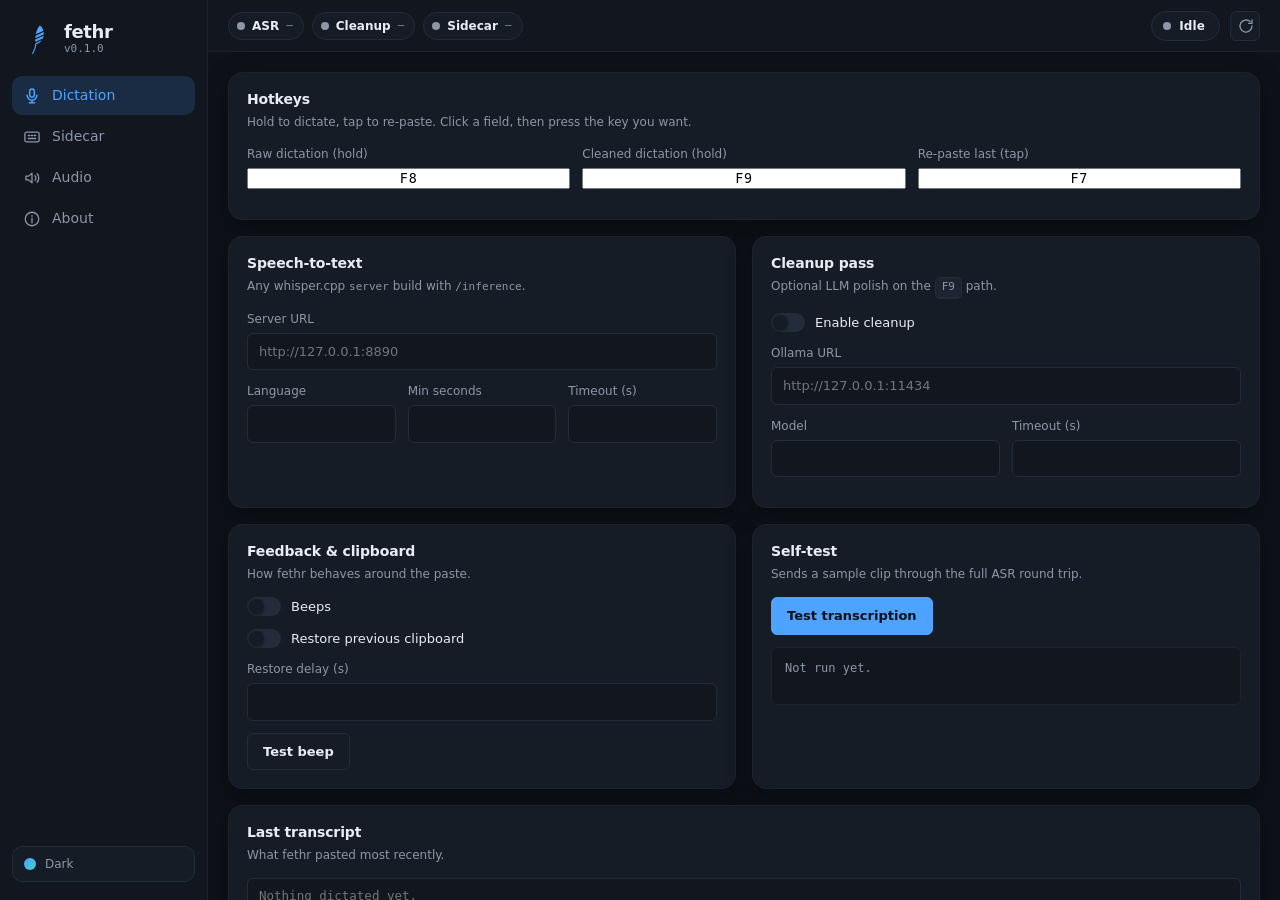
==== fethr/ui/web/index.html @ 143d7d28 "fethr 0.1.0: tray dictation app, settings window, sidecar firmware (FLOW layer) + prebuilt images" ====
<!DOCTYPE html>
<html lang="en" data-theme="dark">
<head>
<meta charset="utf-8">
<meta name="viewport" content="width=device-width, initial-scale=1">
<title>fethr</title>
<link rel="stylesheet" href="app.css">
</head>
<body>

<!-- Icon sprite: every glyph in the UI is an inline SVG symbol, so the app
     ships with no icon font, no CDN and no network access at runtime. -->
<svg class="sprite" aria-hidden="true">
  <symbol id="i-mic" viewBox="0 0 24 24">
    <rect x="9" y="2.5" width="6" height="11" rx="3"/>
    <path d="M5.5 11a6.5 6.5 0 0 0 13 0M12 17.5V21M8.5 21h7"/>
  </symbol>
  <symbol id="i-pad" viewBox="0 0 24 24">
    <rect x="2.5" y="5.5" width="19" height="13" rx="2.5"/>
    <path d="M7 10h2M11 10h2M15 10h2M7 14h10"/>
  </symbol>
  <symbol id="i-audio" viewBox="0 0 24 24">
    <path d="M4 9.5h3.5L12 5.5v13L7.5 14.5H4z"/>
    <path d="M16 9a4.2 4.2 0 0 1 0 6M18.8 6.4a8 8 0 0 1 0 11.2"/>
  </symbol>
  <symbol id="i-info" viewBox="0 0 24 24">
    <circle cx="12" cy="12" r="9"/><path d="M12 11v6M12 7.6v.8"/>
  </symbol>
  <symbol id="i-feather" viewBox="0 0 24 24">
    <path d="M20.2 3.8c-3-.9-7.6.4-10.4 3.2-2.6 2.6-3 5.9-2.5 8.4L4 18.7M9 14.5h5.4M11.6 9.9h4.6"/>
    <path d="M6.9 15.4C4.4 14.9 3.1 10.6 5.7 8"/>
  </symbol>
  <symbol id="i-refresh" viewBox="0 0 24 24">
    <path d="M20 12a8 8 0 1 1-2.6-5.9M20 4v4.5h-4.5"/>
  </symbol>
  <symbol id="i-link" viewBox="0 0 24 24">
    <path d="M10.5 13.5a4 4 0 0 0 5.7 0l2.3-2.3a4 4 0 0 0-5.7-5.7L11.5 6.8"/>
    <path d="M13.5 10.5a4 4 0 0 0-5.7 0l-2.3 2.3a4 4 0 0 0 5.7 5.7l1.3-1.3"/>
  </symbol>
</svg>

<div class="app">

  <aside class="sidebar">
    <div class="brand">
      <img class="brand-mark" src="mark.svg" alt="" aria-hidden="true">
      <div class="brand-text">
        <strong>fethr</strong>
        <span id="brand-version">v0.1.0</span>
      </div>
    </div>

    <nav class="nav" id="nav">
      <button class="nav-item is-active" data-page="dictation">
        <svg class="ico"><use href="#i-mic"/></svg><span>Dictation</span>
      </button>
      <button class="nav-item" data-page="sidecar">
        <svg class="ico"><use href="#i-pad"/></svg><span>Sidecar</span>
      </button>
      <button class="nav-item" data-page="audio">
        <svg class="ico"><use href="#i-audio"/></svg><span>Audio</span>
      </button>
      <button class="nav-item" data-page="about">
        <svg class="ico"><use href="#i-info"/></svg><span>About</span>
      </button>
    </nav>

    <div class="sidebar-foot">
      <button class="theme-toggle" id="theme-toggle" title="Switch theme">
        <span class="theme-dot"></span><span id="theme-label">Dark</span>
      </button>
    </div>
  </aside>

  <main class="main">
    <header class="topbar">
      <div class="status-group">
        <span class="status" id="st-asr" title="Speech-to-text server">
          <i class="dot"></i><b>ASR</b><em>—</em>
        </span>
        <span class="status" id="st-cleanup" title="Cleanup LLM server">
          <i class="dot"></i><b>Cleanup</b><em>—</em>
        </span>
        <span class="status" id="st-sidecar" title="USB macro-pad">
          <i class="dot"></i><b>Sidecar</b><em>—</em>
        </span>
      </div>
      <div class="topbar-right">
        <span class="pill" id="state-pill"><i></i><span>Idle</span></span>
        <button class="icon-btn" id="btn-probe" title="Re-check servers">
          <svg class="ico"><use href="#i-refresh"/></svg>
        </button>
      </div>
    </header>

    <div class="scroll">

      <!-- ============================== DICTATION ============================== -->
      <section class="page is-active" id="page-dictation">
        <div class="banner hidden" id="first-run">
          <div>
            <strong>Welcome to fethr.</strong>
            Point it at your whisper.cpp server below, then hold
            <span class="kbd" data-slot="raw">F8</span> anywhere and speak.
            Everything stays on your machine.
          </div>
          <button class="btn btn-ghost" id="btn-dismiss-first">Got it</button>
        </div>

        <div class="grid">
          <section class="card span-2">
            <header><h2>Hotkeys</h2><p>Hold to dictate, tap to re-paste. Click a field, then press the key you want.</p></header>
            <div class="row-3">
              <label class="field">
                <span>Raw dictation (hold)</span>
                <input class="hotkey" id="hk-raw" data-path="dictation.hotkey_raw" readonly value="f8">
              </label>
              <label class="field">
                <span>Cleaned dictation (hold)</span>
                <input class="hotkey" id="hk-clean" data-path="dictation.hotkey_clean" readonly value="f9">
              </label>
              <label class="field">
                <span>Re-paste last (tap)</span>
                <input class="hotkey" id="hk-repaste" data-path="dictation.hotkey_repaste" readonly value="f7">
              </label>
            </div>
          </section>

          <section class="card">
            <header><h2>Speech-to-text</h2><p>Any whisper.cpp <code>server</code> build with <code>/inference</code>.</p></header>
            <label class="field">
              <span>Server URL</span>
              <input type="text" data-path="dictation.asr_url" placeholder="http://127.0.0.1:8890">
            </label>
            <div class="row-3">
              <label class="field"><span>Language</span>
                <input type="text" data-path="dictation.language" size="4"></label>
              <label class="field"><span>Min seconds</span>
                <input type="number" step="0.1" min="0" data-path="dictation.min_seconds"></label>
              <label class="field"><span>Timeout (s)</span>
                <input type="number" min="1" data-path="dictation.asr_timeout"></label>
            </div>
          </section>

          <section class="card">
            <header>
              <h2>Cleanup pass</h2>
              <p>Optional LLM polish on the <span class="kbd" data-slot="clean">F9</span> path.</p>
            </header>
            <label class="switch">
              <input type="checkbox" data-path="dictation.cleanup_enabled">
              <i></i><span>Enable cleanup</span>
            </label>
            <label class="field">
              <span>Ollama URL</span>
              <input type="text" data-path="dictation.cleanup_url" placeholder="http://127.0.0.1:11434">
            </label>
            <div class="row-2">
              <label class="field"><span>Model</span>
                <input type="text" data-path="dictation.cleanup_model"></label>
              <label class="field"><span>Timeout (s)</span>
                <input type="number" min="1" data-path="dictation.cleanup_timeout"></label>
            </div>
          </section>

          <section class="card">
            <header><h2>Feedback &amp; clipboard</h2><p>How fethr behaves around the paste.</p></header>
            <label class="switch">
              <input type="checkbox" data-path="dictation.beeps"><i></i><span>Beeps</span>
            </label>
            <label class="switch">
              <input type="checkbox" data-path="dictation.restore_clipboard">
              <i></i><span>Restore previous clipboard</span>
            </label>
            <label class="field">
              <span>Restore delay (s)</span>
              <input type="number" step="0.1" min="0" data-path="dictation.clipboard_restore_delay">
            </label>
            <div class="actions"><button class="btn btn-ghost" id="btn-beep">Test beep</button></div>
          </section>

          <section class="card">
            <header><h2>Self-test</h2><p>Sends a sample clip through the full ASR round trip.</p></header>
            <div class="actions">
              <button class="btn btn-primary" id="btn-test">Test transcription</button>
            </div>
            <pre class="result" id="test-result">Not run yet.</pre>
          </section>

          <section class="card span-2">
            <header><h2>Last transcript</h2><p>What fethr pasted most recently.</p></header>
            <textarea class="transcript" id="last-transcript" readonly
                      placeholder="Nothing dictated yet."></textarea>
            <div class="actions">
              <span class="muted" id="last-meta"></span>
              <button class="btn btn-ghost" id="btn-repaste">Re-paste</button>
            </div>
          </section>
        </div>
      </section>

      <!-- =============================== SIDECAR =============================== -->
      <section class="page" id="page-sidecar">
        <div class="banner hidden" id="sidecar-off">
          <div><strong>Have a fethr sidecar?</strong>
            Turn it on to configure it.</div>
          <label class="switch">
            <input type="checkbox" id="sidecar-toggle">
            <i></i><span>Enable sidecar</span>
          </label>
        </div>

        <div id="sidecar-controls">
        <div class="banner warn hidden" id="no-device">
          <div><strong>No sidecar detected.</strong>
            Plug the macro-pad in over USB — fethr looks for an Espressif device
            whose product string contains <code>fethr</code> and reconnects
            automatically. Controls below show the firmware defaults.</div>
        </div>

        <div class="grid">
          <section class="card span-2">
            <header>
              <h2>Connection</h2>
              <p>Live values from the device.</p>
            </header>
            <div class="stats" id="dev-stats">
              <div class="stat"><span>Port</span><b data-k="port">—</b></div>
              <div class="stat"><span>Firmware</span><b data-k="fw">—</b></div>
              <div class="stat"><span>Protocol</span><b data-k="proto">—</b></div>
              <div class="stat"><span>Uptime</span><b data-k="uptime">—</b></div>
              <div class="stat"><span>Battery</span><b data-k="vbat">—</b></div>
              <div class="stat"><span>USB</span><b data-k="usb">—</b></div>
            </div>
            <div class="actions">
              <button class="btn btn-ghost dev-only" id="btn-identify">Identify</button>
              <button class="btn btn-ghost" id="btn-reconnect">Reconnect</button>
              <span class="spacer"></span>
              <span class="unsaved hidden" id="unsaved">Unsaved changes on device</span>
              <button class="btn btn-ghost dev-only" id="btn-dev-reset">Reset defaults</button>
              <button class="btn btn-primary dev-only" id="btn-dev-save">Save to device</button>
            </div>
          </section>

          <section class="card span-2">
            <header>
              <h2>Device</h2>
              <p>Chain order: DualKey → Key → Joystick → Joystick → Angle → Mono.</p>
            </header>
            <div class="device-strip" id="device-strip"></div>
          </section>

          <section class="card span-2">
            <header>
              <h2>Layers</h2>
              <p id="layers-hint">What each control does.</p>
            </header>
            <div class="layer-switch" id="layer-switch"></div>
            <div class="layer-grid" id="layer-grid"></div>
          </section>

          <section class="card">
            <header><h2>Layer colours</h2><p>One accent per layer.</p></header>
            <div class="swatches" id="layer-colours"></div>
          </section>

          <section class="card">
            <header><h2>Function colours</h2><p>Each key's idle colour comes from its function.</p></header>
            <div class="swatches" id="fn-colours"></div>
          </section>

          <section class="card">
            <header><h2>LEDs</h2><p>Brightness and flash behaviour.</p></header>
            <div class="swatches"><div class="swatch" data-cfg="hold_rgb">
              <input type="color" data-dev="hold_rgb"><span>Hold (breathe)</span></div></div>
            <label class="field"><span>Idle brightness (%)</span>
              <input type="range" min="0" max="100" data-dev="led_idle_pct" data-out="out-idle">
              <output id="out-idle"></output></label>
            <label class="field"><span>Tap flash (ms)</span>
              <input type="number" min="0" max="1000" data-dev="led_flash_ms"></label>
            <label class="switch"><input type="checkbox" data-dev="node_leds"><i></i>
              <span>Light the chained node LEDs</span></label>
            <label class="field"><span>Key 1 LED index</span>
              <select data-dev="led_index_key1"><option value="0">0</option><option value="1">1</option></select>
            </label>
          </section>

          <section class="card">
            <header><h2>Mono panel</h2><p>The 8×8 LED matrix.</p></header>
            <label class="field"><span>Brightness (0–7)</span>
              <input type="range" min="0" max="7" data-dev="mono_brightness" data-out="out-mono">
              <output id="out-mono"></output></label>
            <label class="field"><span>Rotation</span>
              <select data-dev="mono_rotation">
                <option value="0">0°</option><option value="90">90°</option>
                <option value="180">180°</option><option value="270">270°</option>
              </select></label>
            <label class="field"><span>Idle display</span>
              <select data-dev="mono_idle">
                <option value="letter">Layer letter</option><option value="blank">Blank</option>
              </select></label>
          </section>

          <section class="card">
            <header><h2>Chain Key &amp; layers</h2><p>Tap, double-tap and hold timing.</p></header>
            <label class="switch"><input type="checkbox" data-dev="double_tap"><i></i>
              <span>Double-tap actions</span></label>
            <label class="field"><span>Double-tap window (ms)</span>
              <input type="number" min="100" max="1000" data-dev="double_tap_ms"></label>
            <label class="field" id="layer-hold-field"><span>Layer hold (ms)</span>
              <input type="number" min="200" max="3000" data-dev="layer_hold_ms"></label>
            <label class="field" id="boot-layer-field"><span>Boot layer</span>
              <select data-dev="boot_layer" id="boot-layer"></select></label>
          </section>

          <section class="card">
            <header><h2>Axes</h2><p>Flip a sign if a stick moves the wrong way.</p></header>
            <div class="axis-grid" id="axis-grid"></div>
          </section>
        </div>
        </div>
      </section>

      <!-- ================================ AUDIO ================================ -->
      <section class="page" id="page-audio">
        <div class="grid">
          <section class="card span-2">
            <header><h2>System volume</h2><p>The Windows master output, same endpoint the sidecar knob drives.</p></header>
            <div class="volume-row">
              <button class="btn btn-ghost" id="btn-mute">Mute</button>
              <input type="range" min="0" max="100" id="volume" class="volume">
              <output id="volume-out">—</output>
            </div>
            <p class="muted hidden" id="audio-unavailable">
              Master volume control is unavailable on this system (pycaw/COM did not load).
            </p>
          </section>

          <section class="card span-2">
            <header><h2>Microphone</h2><p>Which input fethr records from. Takes effect on the next hold.</p></header>
            <label class="field">
              <span>Input device</span>
              <select id="mic-select"><option value="">System default</option></select>
            </label>
            <div class="actions">
              <button class="btn btn-ghost" id="btn-mic-refresh">Rescan devices</button>
            </div>
          </section>
        </div>
      </section>

      <!-- ================================ ABOUT ================================ -->
      <section class="page" id="page-about">
        <div class="about">
          <img class="about-mark" src="mark.svg" alt="" aria-hidden="true"
               onerror="this.style.display='none'">
          <h1>fethr</h1>
          <p class="tagline">Light as a feather, free as your speech.</p>
          <p class="blurb">
            fethr is a tray app for Windows that turns any key into a push-to-talk
            dictation button. Hold it, speak, let go — the transcript is pasted
            straight into whatever window has focus. Speech recognition runs on
            your own whisper.cpp server and the optional cleanup pass on your own
            Ollama instance, so nothing you say leaves the machines you control.
            A companion USB macro-pad, the <em>sidecar</em>, gives you dedicated
            keys, joysticks and an LED panel, configured from the Sidecar page.
          </p>
          <div class="about-meta">
            <span>Version <b id="about-version">0.1.0</b></span>
            <span>Settings <code id="about-path">—</code></span>
          </div>
          <div class="actions center">
            <button class="btn btn-primary" id="btn-github">
              <svg class="ico"><use href="#i-link"/></svg> GitHub
            </button>
            <button class="btn btn-ghost" id="btn-open-folder">Open settings folder</button>
            <button class="btn btn-ghost" id="btn-check-asr">Check ASR server</button>
          </div>
          <p class="muted" id="about-check"></p>
          <p class="muted small">MIT licensed · © 2026 Kyle Maloney</p>
        </div>
      </section>

    </div>
  </main>
</div>

<div class="toast-stack" id="toasts"></div>

<script src="app.js"></script>
</body>
</html>
---- fethr/ui/web/app.css ----
/* fethr UI — vanilla CSS, no build step, no CDN.
   Dark by default; [data-theme="light"] on <html> swaps the palette. */

:root {
  --accent:        #4DA3FF;
  --accent-soft:   rgba(77, 163, 255, .16);
  --accent-2:      #3FD0C9;
  --ok:            #3DDC97;
  --warn:          #FFB84D;
  --err:           #FF4757;

  --bg:            #0E1218;
  --bg-2:          #11161F;
  --panel:         #161C26;
  --panel-2:       #1C2431;
  --border:        #232C3A;
  --border-soft:   #1B222D;
  --text:          #E8EDF5;
  --muted:         #8C97A8;
  --shadow:        0 8px 24px rgba(0, 0, 0, .35);

  --r-sm: 6px;
  --r:    10px;
  --r-lg: 14px;
  --gap:  16px;

  --font: "Inter", "Segoe UI Variable Text", "Segoe UI", system-ui,
          -apple-system, "Helvetica Neue", Arial, sans-serif;
  --mono: "Cascadia Code", "JetBrains Mono", Consolas, "SF Mono", monospace;
}

[data-theme="light"] {
  --bg:          #F4F6FA;
  --bg-2:        #FFFFFF;
  --panel:       #FFFFFF;
  --panel-2:     #F0F3F8;
  --border:      #DDE3EC;
  --border-soft: #E8EDF4;
  --text:        #161D27;
  --muted:       #64707F;
  --accent-soft: rgba(77, 163, 255, .14);
  --shadow:      0 6px 18px rgba(20, 32, 52, .10);
}

* { box-sizing: border-box; }

html, body {
  height: 100%;
  margin: 0;
  background: var(--bg);
  color: var(--text);
  font-family: var(--font);
  font-size: 14px;
  line-height: 1.5;
  -webkit-font-smoothing: antialiased;
  overflow: hidden;
}

.sprite { position: absolute; width: 0; height: 0; overflow: hidden; }

.ico {
  width: 18px; height: 18px; flex: none;
  fill: none; stroke: currentColor;
  stroke-width: 1.7; stroke-linecap: round; stroke-linejoin: round;
}

code, .mono { font-family: var(--mono); font-size: .92em; }
.muted { color: var(--muted); }
.small { font-size: 12px; }
.hidden { display: none !important; }
.spacer { flex: 1 1 auto; }

/* ------------------------------------------------------------- shell --- */

.app { display: flex; height: 100vh; }

.sidebar {
  width: 208px; flex: none;
  display: flex; flex-direction: column;
  padding: 18px 12px;
  background: var(--bg-2);
  border-right: 1px solid var(--border-soft);
}

.brand { display: flex; align-items: center; gap: 10px; padding: 4px 8px 20px; }
.brand-mark { width: 34px; height: 34px; flex: none; }
.brand-text { display: flex; flex-direction: column; line-height: 1.15; }
.brand-text strong { font-size: 18px; letter-spacing: -.02em; }
.brand-text span { font-size: 11px; color: var(--muted); font-family: var(--mono); }

.nav { display: flex; flex-direction: column; gap: 2px; }

.nav-item {
  display: flex; align-items: center; gap: 11px;
  padding: 9px 11px;
  border: 0; border-radius: var(--r);
  background: transparent; color: var(--muted);
  font: inherit; font-weight: 500; text-align: left;
  cursor: pointer;
  transition: background .14s ease, color .14s ease;
}
.nav-item:hover { background: var(--panel); color: var(--text); }
.nav-item.is-active { background: var(--accent-soft); color: var(--accent); }
.nav-item.is-active .ico { stroke-width: 2; }

.sidebar-foot { margin-top: auto; }

.theme-toggle {
  display: flex; align-items: center; gap: 9px; width: 100%;
  padding: 8px 11px;
  border: 1px solid var(--border); border-radius: var(--r);
  background: var(--panel); color: var(--muted);
  font: inherit; font-size: 12px; cursor: pointer;
}
.theme-toggle:hover { color: var(--text); }
.theme-dot {
  width: 12px; height: 12px; border-radius: 50%;
  background: linear-gradient(135deg, var(--accent), var(--accent-2));
}

.main { flex: 1 1 auto; display: flex; flex-direction: column; min-width: 0; }

/* ------------------------------------------------------------ topbar --- */

.topbar {
  display: flex; align-items: center; gap: 14px;
  height: 52px; flex: none;
  padding: 0 20px;
  background: var(--bg-2);
  border-bottom: 1px solid var(--border-soft);
}

.status-group { display: flex; gap: 8px; flex-wrap: wrap; }

.status {
  display: inline-flex; align-items: center; gap: 7px;
  padding: 4px 10px 4px 8px;
  border: 1px solid var(--border); border-radius: 999px;
  background: var(--panel);
  font-size: 12px;
}
.status b { font-weight: 600; }
.status em { font-style: normal; color: var(--muted); font-family: var(--mono); font-size: 11px; }

.dot {
  width: 8px; height: 8px; border-radius: 50%;
  background: var(--muted); flex: none;
  box-shadow: 0 0 0 3px transparent;
  transition: background .2s ease, box-shadow .2s ease;
}
.is-up   .dot { background: var(--ok);   box-shadow: 0 0 0 3px rgba(61, 220, 151, .16); }
.is-down .dot { background: var(--err);  box-shadow: 0 0 0 3px rgba(255, 71, 87, .16); }
.is-warn .dot { background: var(--warn); box-shadow: 0 0 0 3px rgba(255, 184, 77, .16); }

.topbar-right { margin-left: auto; display: flex; align-items: center; gap: 10px; }

.pill {
  display: inline-flex; align-items: center; gap: 8px;
  padding: 5px 14px 5px 11px;
  border: 1px solid var(--border); border-radius: 999px;
  background: var(--panel);
  font-size: 12px; font-weight: 600; letter-spacing: .01em;
}
.pill i { width: 8px; height: 8px; border-radius: 50%; background: var(--muted); flex: none; }
.pill[data-state="recording"]    { color: var(--err);    border-color: rgba(255, 71, 87, .45); }
.pill[data-state="recording"] i  { background: var(--err); animation: throb 1s ease-in-out infinite; }
.pill[data-state="transcribing"] { color: var(--warn);   border-color: rgba(255, 184, 77, .45); }
.pill[data-state="transcribing"] i,
.pill[data-state="cleaning"] i   { background: currentColor; animation: throb 1.4s ease-in-out infinite; }
.pill[data-state="cleaning"]     { color: var(--accent-2); border-color: rgba(63, 208, 201, .45); }
.pill[data-state="pasted"]       { color: var(--ok);     border-color: rgba(61, 220, 151, .45); }
.pill[data-state="pasted"] i     { background: var(--ok); }
.pill[data-state="error"]        { color: var(--err);    border-color: rgba(255, 71, 87, .45); }
.pill[data-state="error"] i      { background: var(--err); }

@keyframes throb { 0%, 100% { opacity: 1; } 50% { opacity: .25; } }

.icon-btn {
  display: grid; place-items: center;
  width: 30px; height: 30px;
  border: 1px solid var(--border); border-radius: var(--r-sm);
  background: var(--panel); color: var(--muted); cursor: pointer;
}
.icon-btn:hover { color: var(--accent); border-color: var(--accent); }
.icon-btn.spin .ico { animation: spin .7s linear infinite; }
@keyframes spin { to { transform: rotate(360deg); } }

/* ------------------------------------------------------------- pages --- */

.scroll { flex: 1 1 auto; overflow-y: auto; padding: 20px; }
.scroll::-webkit-scrollbar { width: 10px; }
.scroll::-webkit-scrollbar-thumb { background: var(--border); border-radius: 6px; }

.page { display: none; animation: fade .18s ease; }
.page.is-active { display: block; }
@keyframes fade { from { opacity: 0; transform: translateY(4px); } to { opacity: 1; } }

.grid {
  display: grid;
  grid-template-columns: repeat(2, minmax(0, 1fr));
  gap: var(--gap);
}
.span-2 { grid-column: 1 / -1; }
@media (max-width: 880px) { .grid { grid-template-columns: 1fr; } }

.card {
  background: var(--panel);
  border: 1px solid var(--border-soft);
  border-radius: var(--r-lg);
  padding: 16px 18px 18px;
  box-shadow: var(--shadow);
}
.card > header { margin-bottom: 14px; }
.card h2 { margin: 0; font-size: 14px; font-weight: 650; letter-spacing: -.01em; }
.card header p { margin: 3px 0 0; font-size: 12px; color: var(--muted); }

.banner {
  display: flex; align-items: center; gap: 16px;
  margin-bottom: var(--gap); padding: 14px 16px;
  border: 1px solid var(--accent); border-left-width: 3px;
  border-radius: var(--r);
  background: var(--accent-soft);
  font-size: 13px;
}
.banner.warn { border-color: var(--warn); background: rgba(255, 184, 77, .12); }
.banner button { margin-left: auto; white-space: nowrap; }
.banner .switch { margin-left: auto; margin-bottom: 0; white-space: nowrap; }

/* ------------------------------------------------------------ inputs --- */

.field { display: flex; flex-direction: column; gap: 5px; margin-bottom: 12px; }
.field > span { font-size: 12px; color: var(--muted); font-weight: 500; }
.row-2 { display: grid; grid-template-columns: 1fr 1fr; gap: 12px; }
.row-3 { display: grid; grid-template-columns: repeat(3, 1fr); gap: 12px; }

input[type="text"], input[type="number"], select, textarea {
  width: 100%;
  padding: 8px 11px;
  border: 1px solid var(--border); border-radius: var(--r-sm);
  background: var(--bg-2); color: var(--text);
  font: inherit; font-size: 13px;
  transition: border-color .14s ease, box-shadow .14s ease;
}
input:focus, select:focus, textarea:focus {
  outline: none;
  border-color: var(--accent);
  box-shadow: 0 0 0 3px var(--accent-soft);
}
input:disabled, select:disabled, textarea:disabled { opacity: .45; cursor: not-allowed; }

.hotkey {
  font-family: var(--mono); text-transform: uppercase; text-align: center;
  letter-spacing: .06em; cursor: pointer; caret-color: transparent;
}
.hotkey.capturing {
  border-color: var(--accent); color: var(--accent);
  background: var(--accent-soft);
}

input[type="range"] {
  -webkit-appearance: none; appearance: none;
  width: 100%; height: 4px; padding: 0;
  border: 0; border-radius: 3px;
  background: var(--border);
}
input[type="range"]::-webkit-slider-thumb {
  -webkit-appearance: none;
  width: 15px; height: 15px; border-radius: 50%;
  background: var(--accent);
  border: 2px solid var(--panel);
  box-shadow: 0 0 0 1px var(--accent);
  cursor: pointer;
}
input[type="range"]:disabled::-webkit-slider-thumb { background: var(--muted); box-shadow: none; }

output { font-family: var(--mono); font-size: 12px; color: var(--muted); }

.switch {
  display: flex; align-items: center; gap: 10px;
  margin-bottom: 12px; cursor: pointer; user-select: none;
  font-size: 13px;
}
.switch input { position: absolute; opacity: 0; pointer-events: none; }
.switch i {
  position: relative; flex: none;
  width: 34px; height: 19px; border-radius: 999px;
  background: var(--border);
  transition: background .16s ease;
}
.switch i::after {
  content: ""; position: absolute; top: 2px; left: 2px;
  width: 15px; height: 15px; border-radius: 50%;
  background: var(--panel);
  box-shadow: 0 1px 3px rgba(0, 0, 0, .4);
  transition: transform .16s ease;
}
.switch input:checked + i { background: var(--accent); }
.switch input:checked + i::after { transform: translateX(15px); }
.switch input:disabled + i { opacity: .4; }

input[type="color"] {
  -webkit-appearance: none; appearance: none;
  width: 34px; height: 26px; padding: 0;
  border: 1px solid var(--border); border-radius: var(--r-sm);
  background: transparent; cursor: pointer;
}
input[type="color"]::-webkit-color-swatch-wrapper { padding: 2px; }
input[type="color"]::-webkit-color-swatch { border: 0; border-radius: 4px; }

.btn {
  display: inline-flex; align-items: center; gap: 7px;
  padding: 8px 15px;
  border: 1px solid var(--border); border-radius: var(--r-sm);
  background: var(--panel-2); color: var(--text);
  font: inherit; font-size: 13px; font-weight: 550;
  cursor: pointer;
  transition: background .14s ease, border-color .14s ease, transform .06s ease;
}
.btn:hover { border-color: var(--accent); color: var(--accent); }
.btn:active { transform: translateY(1px); }
.btn:disabled { opacity: .4; cursor: not-allowed; transform: none; border-color: var(--border); color: var(--muted); }
.btn-primary {
  background: var(--accent); border-color: var(--accent); color: #061018;
}
.btn-primary:hover { background: #63B1FF; border-color: #63B1FF; color: #061018; }
.btn-primary:disabled { background: var(--panel-2); color: var(--muted); }
.btn-ghost { background: transparent; }

.actions { display: flex; align-items: center; gap: 10px; flex-wrap: wrap; margin-top: 4px; }
.actions.center { justify-content: center; }

.result {
  margin: 12px 0 0; padding: 11px 13px; min-height: 58px;
  border: 1px solid var(--border-soft); border-radius: var(--r-sm);
  background: var(--bg-2);
  font-family: var(--mono); font-size: 12px; color: var(--muted);
  white-space: pre-wrap; word-break: break-word;
}
.result.ok  { color: var(--text); border-color: rgba(61, 220, 151, .4); }
.result.bad { color: var(--err);  border-color: rgba(255, 71, 87, .4); }

.transcript { min-height: 96px; resize: vertical; font-family: var(--mono); font-size: 12.5px; }

.kbd {
  display: inline-block; padding: 1px 6px;
  border: 1px solid var(--border); border-bottom-width: 2px; border-radius: 5px;
  background: var(--panel-2);
  font-family: var(--mono); font-size: 11px; text-transform: uppercase;
}

/* ------------------------------------------------------------ sidecar --- */

.stats {
  display: grid; grid-template-columns: repeat(6, minmax(0, 1fr));
  gap: 10px; margin-bottom: 14px;
}
@media (max-width: 980px) { .stats { grid-template-columns: repeat(3, 1fr); } }
.stat {
  padding: 9px 11px;
  border: 1px solid var(--border-soft); border-radius: var(--r-sm);
  background: var(--bg-2);
}
.stat span { display: block; font-size: 11px; color: var(--muted); }
.stat b { font-family: var(--mono); font-size: 13px; font-weight: 600; }

.unsaved { color: var(--warn); font-size: 12px; font-weight: 600; }

.device-strip {
  display: flex; align-items: flex-end; gap: 10px;
  padding: 16px 12px;
  border: 1px solid var(--border-soft); border-radius: var(--r);
  background: var(--bg-2);
  overflow-x: auto;
}
.node { text-align: center; flex: none; }
.node svg { display: block; }
.node span { display: block; margin-top: 6px; font-size: 11px; color: var(--muted); }
.node .led { transition: fill .2s ease; }
.node.pulse .led { animation: pulse .55s ease-in-out 2; }
@keyframes pulse { 50% { fill: var(--err); } }
.chain-link { width: 14px; height: 2px; background: var(--border); margin-bottom: 34px; flex: none; }

.layer-switch { display: flex; gap: 8px; margin-bottom: 14px; flex-wrap: wrap; }

.layer-grid { display: grid; grid-template-columns: repeat(2, minmax(0, 1fr)); gap: 12px; }
@media (max-width: 980px) { .layer-grid { grid-template-columns: 1fr; } }

.layer-card {
  position: relative;
  padding: 13px 15px 11px;
  border: 1px solid var(--border); border-radius: var(--r);
  background: var(--bg-2);
  transition: border-color .18s ease, box-shadow .18s ease;
}
.layer-card::before {
  content: ""; position: absolute; inset: 0 auto 0 0; width: 3px;
  border-radius: var(--r) 0 0 var(--r);
  background: var(--layer, var(--accent));
}
.layer-card.is-active {
  border-color: var(--layer, var(--accent));
  box-shadow: 0 0 0 3px color-mix(in srgb, var(--layer, var(--accent)) 18%, transparent);
}
.layer-card h3 {
  margin: 0 0 8px; font-size: 13px; font-weight: 650;
  display: flex; align-items: center; gap: 8px;
}
.layer-card h3 .idx {
  font-family: var(--mono); font-size: 11px; color: var(--muted);
  border: 1px solid var(--border); border-radius: 4px; padding: 0 5px;
}
.layer-card h3 .live {
  margin-left: auto; font-size: 10px; letter-spacing: .08em;
  color: var(--layer, var(--accent));
  visibility: hidden;
}
.layer-card.is-active h3 .live { visibility: visible; }
.map { display: grid; grid-template-columns: 88px 1fr; gap: 4px 10px; font-size: 12px; }
.map dt { color: var(--muted); display: flex; align-items: center; gap: 6px; }
.map dd { margin: 0; }
.fn-dot { width: 9px; height: 9px; border-radius: 2px; flex: none; border: 1px solid rgba(0,0,0,.25); }

.swatches { display: flex; flex-wrap: wrap; gap: 8px 14px; }
.swatch { display: flex; align-items: center; gap: 8px; font-size: 12px; }
.swatch span { color: var(--muted); font-family: var(--mono); font-size: 11px; }

.axis-grid { display: grid; grid-template-columns: repeat(2, 1fr); gap: 4px 14px; }

/* -------------------------------------------------------------- audio --- */

.volume-row { display: flex; align-items: center; gap: 14px; }
.volume { flex: 1 1 auto; }
#volume-out { min-width: 42px; text-align: right; font-size: 13px; }

/* -------------------------------------------------------------- about --- */

.about { max-width: 620px; margin: 24px auto; text-align: center; }
.about-mark { width: 72px; height: 72px; color: var(--accent); }
.about-mark use { fill: none; stroke: currentColor; stroke-width: 1.6;
                  stroke-linecap: round; stroke-linejoin: round; }
.about h1 { margin: 6px 0 2px; font-size: 30px; letter-spacing: -.03em; }
.tagline {
  margin: 0 0 18px; font-size: 14px; font-weight: 500;
  background: linear-gradient(90deg, var(--accent), var(--accent-2));
  -webkit-background-clip: text; background-clip: text; color: transparent;
}
.blurb { color: var(--muted); text-align: left; margin-bottom: 18px; }
.about-meta {
  display: flex; justify-content: center; gap: 20px; flex-wrap: wrap;
  margin-bottom: 18px; font-size: 12px; color: var(--muted);
}

/* ------------------------------------------------------------- toasts --- */

.toast-stack {
  position: fixed; right: 18px; bottom: 18px; z-index: 50;
  display: flex; flex-direction: column; gap: 8px;
}
.toast {
  padding: 10px 14px;
  border: 1px solid var(--border); border-left: 3px solid var(--accent);
  border-radius: var(--r-sm);
  background: var(--panel); color: var(--text);
  font-size: 13px; box-shadow: var(--shadow);
  animation: toast-in .18s ease;
}
.toast.bad { border-left-color: var(--err); }
.toast.good { border-left-color: var(--ok); }
@keyframes toast-in { from { opacity: 0; transform: translateX(14px); } }
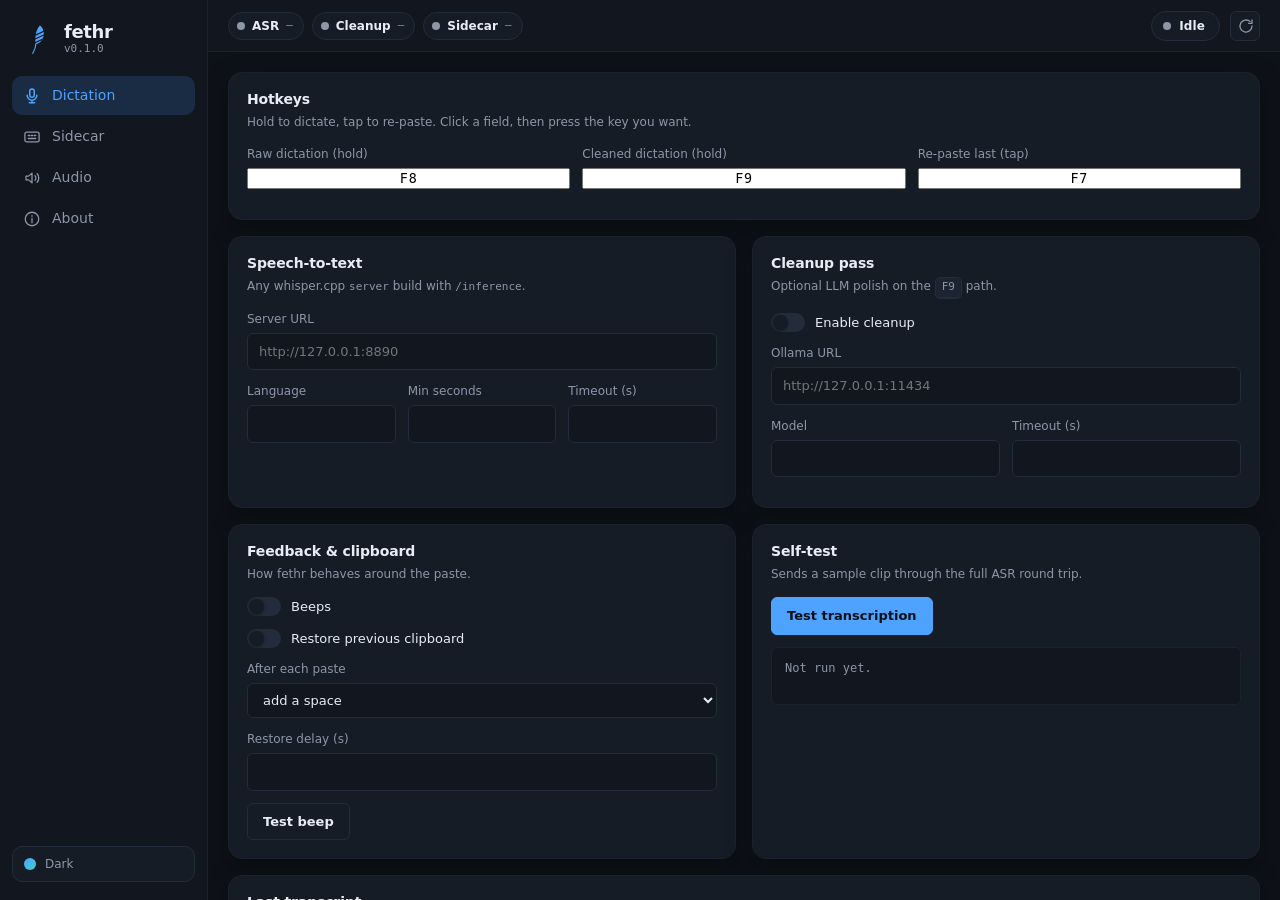
==== commit 7acddc93: "paste_after setting: append a space (default), newline or nothing after every paste" ====
--- a/fethr/ui/web/index.html
+++ b/fethr/ui/web/index.html
@@ -36,6 +36,19 @@
   <symbol id="i-link" viewBox="0 0 24 24">
     <path d="M10.5 13.5a4 4 0 0 0 5.7 0l2.3-2.3a4 4 0 0 0-5.7-5.7L11.5 6.8"/>
     <path d="M13.5 10.5a4 4 0 0 0-5.7 0l-2.3 2.3a4 4 0 0 0 5.7 5.7l1.3-1.3"/>
+  </symbol>
+  <symbol id="i-rotate" viewBox="0 0 24 24">
+    <path d="M12 4.5a7.5 7.5 0 1 1-7.1 5.1M12 4.5 8.4 7.4M12 4.5 8.6 1.9"/>
+  </symbol>
+  <symbol id="i-plus" viewBox="0 0 24 24"><path d="M12 5v14M5 12h14"/></symbol>
+  <symbol id="i-trash" viewBox="0 0 24 24">
+    <path d="M4.5 6.5h15M9.5 6.5V4.5h5v2M6.5 6.5l1 13h9l1-13M10 10v6M14 10v6"/>
+  </symbol>
+  <symbol id="i-grid" viewBox="0 0 24 24">
+    <rect x="3.5" y="3.5" width="7" height="7" rx="1.5"/>
+    <rect x="13.5" y="3.5" width="7" height="7" rx="1.5"/>
+    <rect x="3.5" y="13.5" width="7" height="7" rx="1.5"/>
+    <rect x="13.5" y="13.5" width="7" height="7" rx="1.5"/>
   </symbol>
 </svg>
 
@@ -173,6 +186,14 @@
               <i></i><span>Restore previous clipboard</span>
             </label>
             <label class="field">
+              <span>After each paste</span>
+              <select data-path="dictation.paste_after">
+                <option value="space">add a space</option>
+                <option value="newline">add a new line</option>
+                <option value="none">nothing</option>
+              </select>
+            </label>
+            <label class="field">
               <span>Restore delay (s)</span>
               <input type="number" step="0.1" min="0" data-path="dictation.clipboard_restore_delay">
             </label>
@@ -213,16 +234,13 @@
         <div id="sidecar-controls">
         <div class="banner warn hidden" id="no-device">
           <div><strong>No sidecar detected.</strong>
-            Plug the macro-pad in over USB — fethr looks for an Espressif device
-            whose product string contains <code>fethr</code> and reconnects
-            automatically. Controls below show the firmware defaults.</div>
-        </div>
-
-        <div class="grid">
-          <section class="card span-2">
+            Plug the macro-pad in over USB; fethr reconnects on its own. You can
+            still arrange the layout — the controls show the firmware defaults.</div>
+        </div>
+
+          <section class="card card-tight">
             <header>
               <h2>Connection</h2>
-              <p>Live values from the device.</p>
             </header>
             <div class="stats" id="dev-stats">
               <div class="stat"><span>Port</span><b data-k="port">—</b></div>
@@ -240,12 +258,58 @@
               <button class="btn btn-ghost dev-only" id="btn-dev-reset">Reset defaults</button>
               <button class="btn btn-primary dev-only" id="btn-dev-save">Save to device</button>
             </div>
-          </section>
-
+        </section>
+
+        <!-- The connection card sits above the tabs on purpose: "Save to device"
+             has to be reachable from the builder, where rotating a module writes
+             straight into device RAM. -->
+        <div class="tabs" id="sidecar-tabs" role="tablist">
+          <button class="tab is-active" data-tab="layout" role="tab" aria-selected="true">
+            <svg class="ico"><use href="#i-grid"/></svg>Layout
+          </button>
+          <button class="tab" data-tab="settings" role="tab" aria-selected="false">
+            <svg class="ico"><use href="#i-pad"/></svg>Settings
+          </button>
+        </div>
+
+        <!-- ------------------------------- LAYOUT (chain builder) -------- -->
+        <div class="tabpane is-active" id="tab-layout" role="tabpanel">
+          <div class="builder">
+            <section class="card builder-stage">
+              <div class="builder-toolbar">
+                <div class="picker-wrap">
+                  <button class="btn" id="btn-add-node" aria-haspopup="true" aria-expanded="false">
+                    <svg class="ico"><use href="#i-plus"/></svg>Add node
+                  </button>
+                  <div class="picker hidden" id="node-picker" role="menu"></div>
+                </div>
+                <button class="btn btn-ghost" id="btn-auto-arrange">Auto-arrange</button>
+                <button class="btn btn-ghost" id="btn-clear-layout">Clear</button>
+                <span class="spacer"></span>
+                <span class="muted small" id="builder-hint">
+                  Drag to move, arrow keys to nudge, <span class="kbd">R</span> to rotate.
+                </span>
+              </div>
+              <div class="canvas-wrap" id="canvas-wrap" tabindex="0"
+                   aria-label="Chain layout canvas">
+                <div class="canvas" id="canvas">
+                  <svg class="wires" id="wires" aria-hidden="true"></svg>
+                </div>
+              </div>
+              <p class="muted small builder-foot" id="builder-foot"></p>
+            </section>
+
+            <aside class="card inspector" id="inspector"></aside>
+          </div>
+        </div>
+
+        <!-- ------------------------------- SETTINGS ---------------------- -->
+        <div class="tabpane" id="tab-settings" role="tabpanel">
+        <div class="grid">
           <section class="card span-2">
             <header>
               <h2>Device</h2>
-              <p>Chain order: DualKey → Key → Joystick → Joystick → Angle → Mono.</p>
+              <p>Live LED preview, in the order the device enumerated the bus.</p>
             </header>
             <div class="device-strip" id="device-strip"></div>
           </section>
@@ -317,6 +381,7 @@
             <header><h2>Axes</h2><p>Flip a sign if a stick moves the wrong way.</p></header>
             <div class="axis-grid" id="axis-grid"></div>
           </section>
+        </div>
         </div>
         </div>
       </section>
--- a/fethr/ui/web/app.css
+++ b/fethr/ui/web/app.css
@@ -211,6 +211,10 @@
   box-shadow: var(--shadow);
 }
 .card > header { margin-bottom: 14px; }
+/* The sidecar's connection strip: a header for the page, not a panel of its
+   own, so the chain builder below it starts above the fold. */
+.card-tight { padding: 11px 14px 12px; }
+.card-tight > header { margin-bottom: 9px; }
 .card h2 { margin: 0; font-size: 14px; font-weight: 650; letter-spacing: -.01em; }
 .card header p { margin: 3px 0 0; font-size: 12px; color: var(--muted); }
 
@@ -352,16 +356,20 @@
 
 .stats {
   display: grid; grid-template-columns: repeat(6, minmax(0, 1fr));
-  gap: 10px; margin-bottom: 14px;
+  gap: 8px; margin-bottom: 12px;
 }
 @media (max-width: 980px) { .stats { grid-template-columns: repeat(3, 1fr); } }
 .stat {
-  padding: 9px 11px;
+  display: flex; align-items: baseline; gap: 7px;
+  padding: 5px 10px; min-width: 0;
   border: 1px solid var(--border-soft); border-radius: var(--r-sm);
   background: var(--bg-2);
 }
-.stat span { display: block; font-size: 11px; color: var(--muted); }
-.stat b { font-family: var(--mono); font-size: 13px; font-weight: 600; }
+.stat span { font-size: 11px; color: var(--muted); flex: none; }
+.stat b {
+  font-family: var(--mono); font-size: 12px; font-weight: 600;
+  overflow: hidden; text-overflow: ellipsis; white-space: nowrap;
+}
 
 .unsaved { color: var(--warn); font-size: 12px; font-weight: 600; }
 
@@ -425,6 +433,297 @@
 .swatch span { color: var(--muted); font-family: var(--mono); font-size: 11px; }
 
 .axis-grid { display: grid; grid-template-columns: repeat(2, 1fr); gap: 4px 14px; }
+
+/* ------------------------------------------------------- tabs (sidecar) --- */
+
+.tabs {
+  display: flex; gap: 4px;
+  margin: var(--gap) 0;
+  padding: 4px;
+  border: 1px solid var(--border-soft); border-radius: var(--r);
+  background: var(--bg-2);
+  width: max-content;
+}
+.tab {
+  display: inline-flex; align-items: center; gap: 7px;
+  padding: 7px 16px;
+  border: 0; border-radius: var(--r-sm);
+  background: transparent; color: var(--muted);
+  font: inherit; font-size: 13px; font-weight: 550; cursor: pointer;
+  transition: background .14s ease, color .14s ease;
+}
+.tab:hover { color: var(--text); }
+.tab.is-active { background: var(--accent-soft); color: var(--accent); }
+.tab .ico { width: 15px; height: 15px; }
+
+.tabpane { display: none; }
+.tabpane.is-active { display: block; animation: fade .18s ease; }
+
+/* --------------------------------------------------------- chain builder --- */
+
+.builder {
+  display: grid;
+  grid-template-columns: minmax(0, 1fr) 300px;
+  gap: var(--gap);
+  align-items: start;
+}
+@media (max-width: 1100px) { .builder { grid-template-columns: 1fr; } }
+
+.builder-stage { padding: 12px 12px 10px; }
+
+.builder-toolbar {
+  display: flex; align-items: center; gap: 8px; flex-wrap: wrap;
+  margin-bottom: 10px;
+}
+.builder-foot { margin: 8px 2px 0; min-height: 16px; }
+
+.picker-wrap { position: relative; }
+.picker {
+  position: absolute; z-index: 20; top: calc(100% + 6px); left: 0;
+  display: grid; grid-template-columns: repeat(3, 84px); gap: 6px;
+  padding: 8px;
+  border: 1px solid var(--border); border-radius: var(--r);
+  background: var(--panel); box-shadow: var(--shadow);
+}
+.picker-item {
+  display: flex; flex-direction: column; align-items: center; gap: 4px;
+  padding: 8px 4px 6px;
+  border: 1px solid transparent; border-radius: var(--r-sm);
+  background: var(--bg-2); color: var(--muted);
+  font: inherit; font-size: 10.5px; line-height: 1.2; text-align: center;
+  cursor: pointer;
+}
+.picker-item:hover { border-color: var(--accent); color: var(--text); }
+.picker-item img { width: 44px; height: 34px; object-fit: contain; }
+
+.canvas-wrap {
+  position: relative; overflow: auto;
+  height: 328px;
+  border: 1px solid var(--border-soft); border-radius: var(--r);
+  background: var(--bg-2);
+  cursor: default;
+}
+.canvas-wrap:focus-visible { outline: 2px solid var(--accent); outline-offset: -2px; }
+.canvas-wrap.is-panning { cursor: grabbing; }
+.canvas-wrap::-webkit-scrollbar { width: 9px; height: 9px; }
+.canvas-wrap::-webkit-scrollbar-thumb { background: var(--border); border-radius: 6px; }
+
+.canvas {
+  position: relative;
+  /* Room for the port badges, which straddle a node's outer edge and would
+     otherwise be clipped by a module sitting at cell 0. */
+  margin: 14px;
+  /* One line per grid cell; the step comes from fethr.core.layout.GRID_PX and
+     is written onto the element by the page so the two cannot drift. */
+  background-image:
+    linear-gradient(to right, var(--border-soft) 1px, transparent 1px),
+    linear-gradient(to bottom, var(--border-soft) 1px, transparent 1px);
+}
+
+.wires { position: absolute; inset: 0; pointer-events: none; overflow: visible; }
+.wire { fill: none; stroke: var(--border); stroke-width: 2.5; stroke-linecap: round; }
+.wire.is-live { stroke: color-mix(in srgb, var(--accent) 70%, var(--border)); }
+
+.bnode {
+  position: absolute;
+  cursor: grab;
+  touch-action: none;
+}
+.bnode.is-dragging { cursor: grabbing; z-index: 8; }
+.bnode-rot {
+  position: absolute; inset: 0;
+  transform-origin: 50% 50%;
+  transition: transform .16s ease;
+}
+.bnode-photo {
+  width: 100%; height: 100%;
+  object-fit: contain;
+  -webkit-user-drag: none; user-select: none; pointer-events: none;
+  filter: drop-shadow(0 2px 5px rgba(0, 0, 0, .35));
+}
+[data-theme="light"] .bnode-photo { filter: drop-shadow(0 2px 5px rgba(20, 32, 52, .22)); }
+
+.bnode.is-ghost .bnode-photo { opacity: .34; filter: grayscale(1); }
+.bnode.is-selected::after {
+  content: ""; position: absolute; inset: -5px;
+  border: 1.5px solid var(--accent); border-radius: var(--r-sm);
+  background: var(--accent-soft);
+  pointer-events: none;
+}
+.bnode:hover::after {
+  content: ""; position: absolute; inset: -5px;
+  border: 1.5px dashed var(--border); border-radius: var(--r-sm);
+  pointer-events: none;
+}
+.bnode.is-selected:hover::after { border-style: solid; border-color: var(--accent); }
+
+.bnode-name {
+  position: absolute; left: 50%; top: 100%;
+  transform: translate(-50%, 4px);
+  display: flex; align-items: center; gap: 5px;
+  padding: 1px 7px;
+  border: 1px solid var(--border); border-radius: 999px;
+  background: var(--panel);
+  font-size: 10px; font-weight: 600; white-space: nowrap;
+  pointer-events: none;
+}
+.bnode-name .layer-dot {
+  width: 7px; height: 7px; border-radius: 50%;
+  background: var(--layer, var(--accent));
+}
+.bnode-name .bus { color: var(--muted); font-family: var(--mono); font-weight: 500; }
+
+/* IN / OUT port badges, recreated from the stickers on the modules' side
+   faces: a blue triangle pointing the way the bus signal travels. They are
+   positioned from the rotation rather than rotated with the node, so the
+   labels stay readable on a module mounted sideways. */
+.port {
+  position: absolute; z-index: 3;
+  display: flex; align-items: center; gap: 2px;
+  padding: 0 3px; height: 13px;
+  border-radius: 3px;
+  background: var(--panel); border: 1px solid var(--border);
+  font-size: 8px; font-weight: 700; letter-spacing: .04em; color: var(--muted);
+  white-space: nowrap; pointer-events: none;
+}
+.port svg { width: 8px; height: 8px; fill: #2E6FD8; stroke: none; }
+.port.is-rgb svg { fill: var(--warn); }
+.port.is-aux { opacity: .72; }
+
+.mode-chip {
+  position: absolute; z-index: 3; left: 50%; top: -11px;
+  transform: translateX(-50%);
+  padding: 0 5px; line-height: 12px;
+  border: 1px solid var(--border); border-radius: 3px;
+  background: var(--panel);
+  font-size: 8px; font-weight: 700; letter-spacing: .06em; color: var(--muted);
+  white-space: nowrap; pointer-events: none;
+}
+
+/* live overlay ------------------------------------------------------------ */
+
+.hotspot {
+  position: absolute; border-radius: 22%;
+  background: transparent;
+  transition: background .12s ease, box-shadow .12s ease;
+  pointer-events: none;
+}
+.hotspot.is-held {
+  background: rgba(255, 71, 87, .55);
+  box-shadow: 0 0 14px 3px rgba(255, 71, 87, .5);
+}
+.hotspot.is-tapped { animation: hotspot-flash .42s ease-out; }
+@keyframes hotspot-flash {
+  from { background: rgba(255, 255, 255, .75); }
+  to   { background: transparent; }
+}
+
+.knob-arc { position: absolute; inset: 0; pointer-events: none; }
+.knob-arc circle {
+  fill: none; stroke: var(--accent); stroke-width: 3.5; stroke-linecap: round;
+  opacity: 0; transition: opacity .25s ease;
+}
+.knob-arc.is-live circle { opacity: .9; }
+
+.mono-state {
+  position: absolute; inset: 0;
+  display: grid; place-items: center;
+  font-size: 22px; font-weight: 700; color: var(--accent);
+  text-shadow: 0 0 10px rgba(0, 0, 0, .6);
+  opacity: 0; transition: opacity .18s ease;
+  pointer-events: none;
+}
+.mono-state.is-live { opacity: 1; }
+.mono-state.is-recording { color: var(--err); }
+.mono-state.is-pasted { color: var(--ok); }
+.mono-state.is-error { color: var(--err); }
+.mono-state.is-busy { animation: throb 1.1s ease-in-out infinite; }
+
+/* inspector --------------------------------------------------------------- */
+
+.inspector { padding: 14px 16px 16px; max-height: 620px; overflow-y: auto; }
+.inspector::-webkit-scrollbar { width: 9px; }
+.inspector::-webkit-scrollbar-thumb { background: var(--border); border-radius: 6px; }
+
+.inspector h3 {
+  margin: 0 0 2px; font-size: 14px; font-weight: 650;
+  display: flex; align-items: center; gap: 8px;
+}
+.inspector .sub { margin: 0 0 12px; font-size: 11.5px; color: var(--muted); }
+.inspector .empty { color: var(--muted); font-size: 13px; text-align: center; padding: 40px 0; }
+
+.insp-section { border-top: 1px solid var(--border-soft); padding-top: 12px; margin-top: 12px; }
+.insp-section:first-of-type { border-top: 0; padding-top: 0; margin-top: 0; }
+.insp-section > h4 {
+  margin: 0 0 8px; font-size: 11px; font-weight: 650;
+  letter-spacing: .06em; text-transform: uppercase; color: var(--muted);
+}
+
+.rot-row { display: flex; gap: 6px; flex-wrap: wrap; }
+.rot-btn {
+  flex: 1 1 0; min-width: 52px;
+  padding: 6px 4px;
+  border: 1px solid var(--border); border-radius: var(--r-sm);
+  background: var(--bg-2); color: var(--muted);
+  font: inherit; font-size: 12px; font-family: var(--mono); cursor: pointer;
+}
+.rot-btn:hover { color: var(--text); border-color: var(--accent); }
+.rot-btn.is-active { background: var(--accent); border-color: var(--accent); color: #061018; }
+.rot-btn:disabled { opacity: .35; cursor: not-allowed; }
+
+.layer-tabs { display: flex; gap: 4px; flex-wrap: wrap; margin-bottom: 10px; }
+.layer-tab {
+  padding: 4px 10px;
+  border: 1px solid var(--border); border-radius: 999px;
+  background: var(--bg-2); color: var(--muted);
+  font: inherit; font-size: 11px; font-weight: 600; cursor: pointer;
+}
+.layer-tab.is-active { border-color: var(--layer, var(--accent)); color: var(--text); }
+.layer-tab .layer-dot {
+  display: inline-block; width: 7px; height: 7px; border-radius: 50%;
+  margin-right: 5px; background: var(--layer, var(--accent));
+}
+
+.slot { border: 1px solid var(--border-soft); border-radius: var(--r-sm);
+        background: var(--bg-2); padding: 10px 11px; margin-bottom: 10px; }
+.slot > .slot-head {
+  display: flex; align-items: center; gap: 7px; margin-bottom: 8px;
+  font-size: 12px; font-weight: 650;
+}
+.slot .fn-dot { width: 9px; height: 9px; border-radius: 2px; flex: none;
+                border: 1px solid rgba(0, 0, 0, .25); }
+.slot .summary { margin-left: auto; font-family: var(--mono); font-size: 10.5px;
+                 color: var(--muted); }
+.slot .field { margin-bottom: 8px; }
+.slot .mods { display: flex; gap: 10px; flex-wrap: wrap; margin-bottom: 8px; }
+.slot .mods label { display: flex; align-items: center; gap: 5px; font-size: 11.5px;
+                    color: var(--muted); cursor: pointer; }
+.slot .mods input { accent-color: var(--accent); }
+
+.key-search { position: relative; }
+.key-list {
+  max-height: 148px; overflow-y: auto; margin-top: 4px;
+  border: 1px solid var(--border); border-radius: var(--r-sm);
+  background: var(--panel);
+}
+.key-list::-webkit-scrollbar { width: 8px; }
+.key-list::-webkit-scrollbar-thumb { background: var(--border); border-radius: 6px; }
+.key-option {
+  display: block; width: 100%; text-align: left;
+  padding: 4px 9px; border: 0; background: transparent;
+  color: var(--text); font: inherit; font-size: 12px;
+  font-family: var(--mono); cursor: pointer;
+}
+.key-option:hover { background: var(--accent-soft); color: var(--accent); }
+.key-option.is-chosen { background: var(--accent); color: #061018; }
+.key-list .none { padding: 8px 9px; font-size: 11.5px; color: var(--muted); }
+
+.insp-hint {
+  padding: 9px 11px; margin-bottom: 10px;
+  border: 1px solid var(--warn); border-left-width: 3px; border-radius: var(--r-sm);
+  background: rgba(255, 184, 77, .12);
+  font-size: 11.5px;
+}
 
 /* -------------------------------------------------------------- audio --- */
 
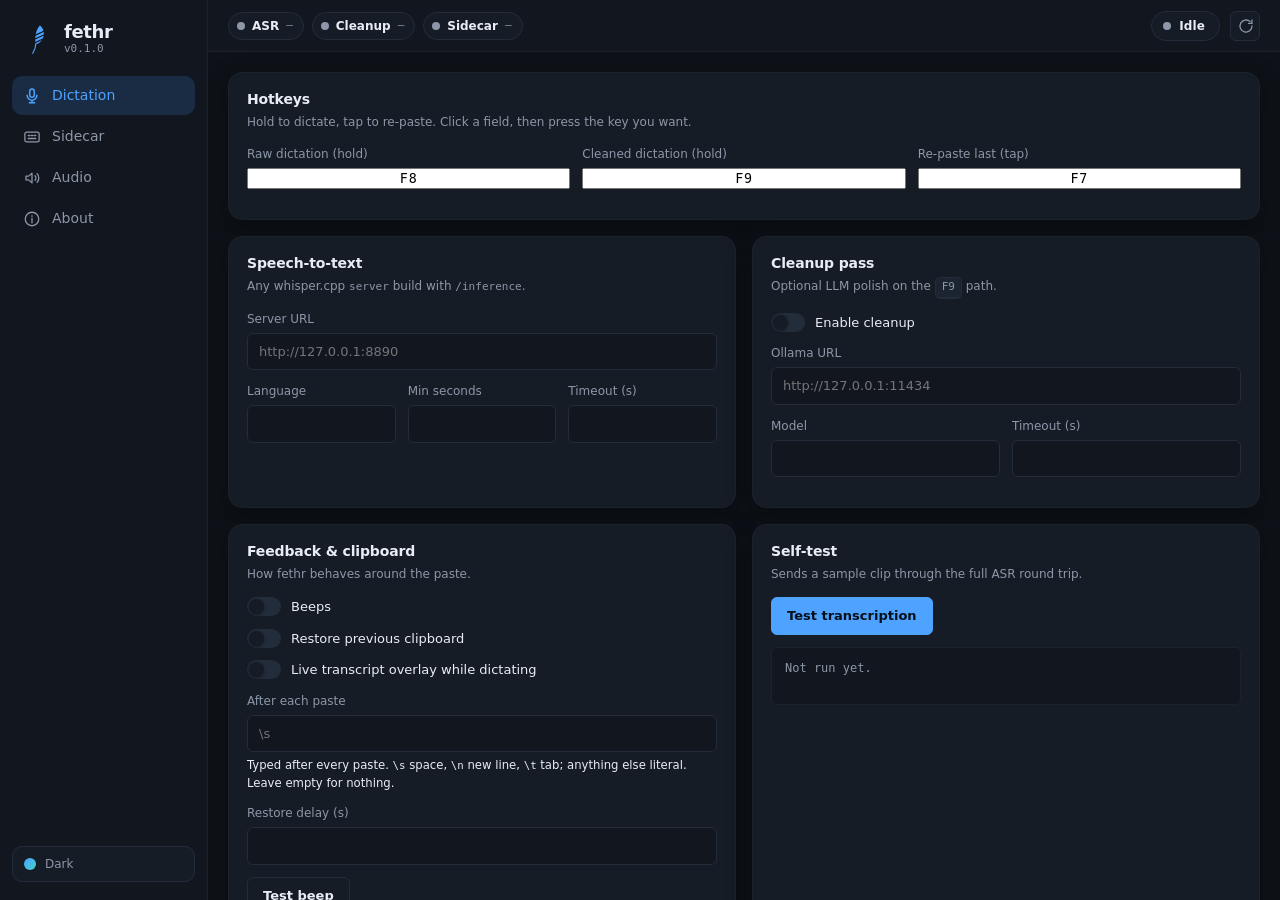
==== commit 6acceef2: "live transcription: chunked whisper re-transcribe with LocalAgreement commits, per-sentence batched " ====
--- a/fethr/ui/web/index.html
+++ b/fethr/ui/web/index.html
@@ -185,13 +185,14 @@
               <input type="checkbox" data-path="dictation.restore_clipboard">
               <i></i><span>Restore previous clipboard</span>
             </label>
+            <label class="switch">
+              <input type="checkbox" data-path="ui.live_overlay">
+              <i></i><span>Live transcript overlay while dictating</span>
+            </label>
             <label class="field">
               <span>After each paste</span>
-              <select data-path="dictation.paste_after">
-                <option value="space">add a space</option>
-                <option value="newline">add a new line</option>
-                <option value="none">nothing</option>
-              </select>
+              <input type="text" data-path="dictation.paste_after" placeholder="\s" spellcheck="false">
+              <small>Typed after every paste. <code>\s</code> space, <code>\n</code> new line, <code>\t</code> tab; anything else literal. Leave empty for nothing.</small>
             </label>
             <label class="field">
               <span>Restore delay (s)</span>
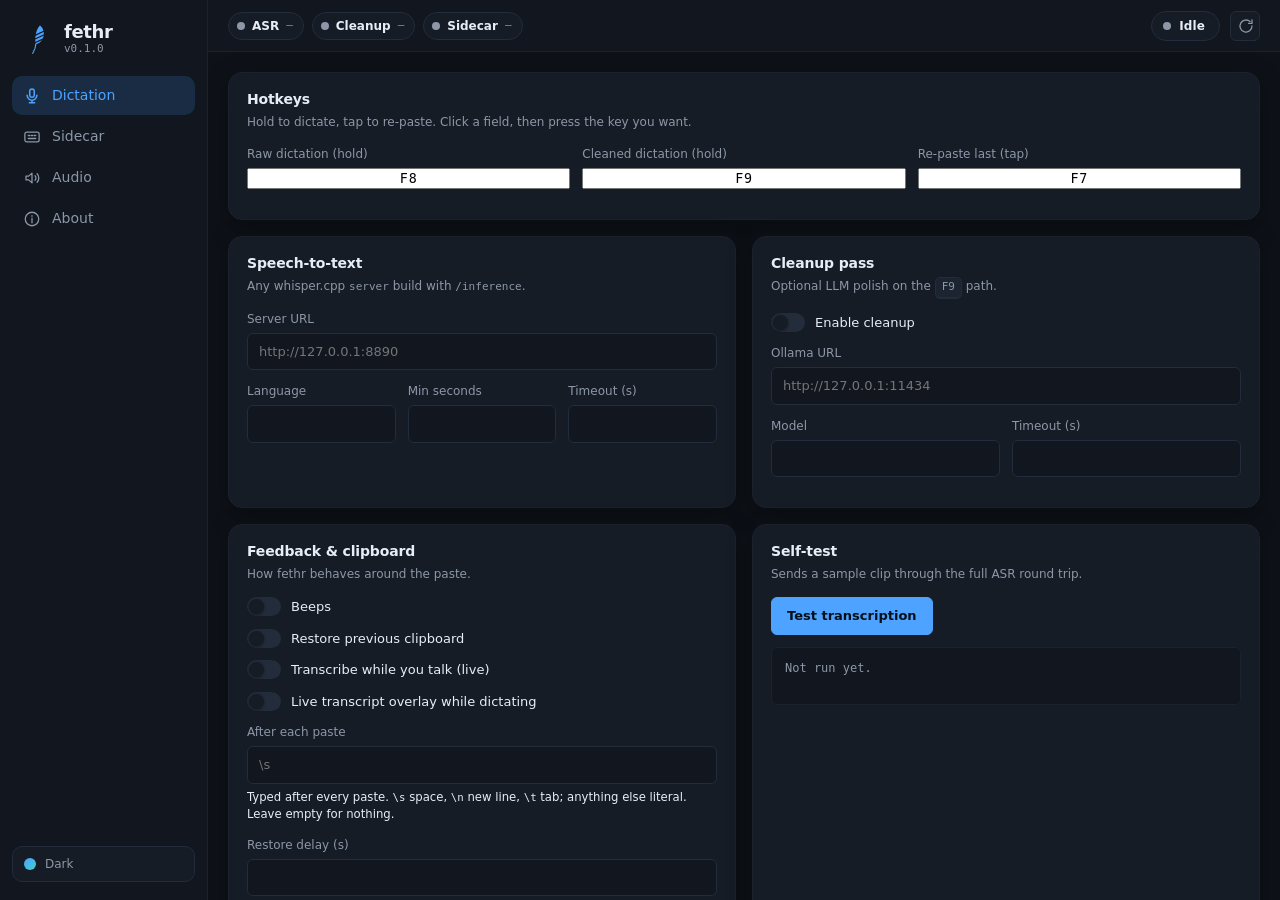
==== commit 5371c8bd: "0.3.0: live transcription + overlay, streaming cleanup, paste suffix, file log, SendInput paste, doc" ====
--- a/fethr/ui/web/index.html
+++ b/fethr/ui/web/index.html
@@ -184,6 +184,10 @@
             <label class="switch">
               <input type="checkbox" data-path="dictation.restore_clipboard">
               <i></i><span>Restore previous clipboard</span>
+            </label>
+            <label class="switch">
+              <input type="checkbox" data-path="dictation.live_transcribe">
+              <i></i><span>Transcribe while you talk (live)</span>
             </label>
             <label class="switch">
               <input type="checkbox" data-path="ui.live_overlay">
